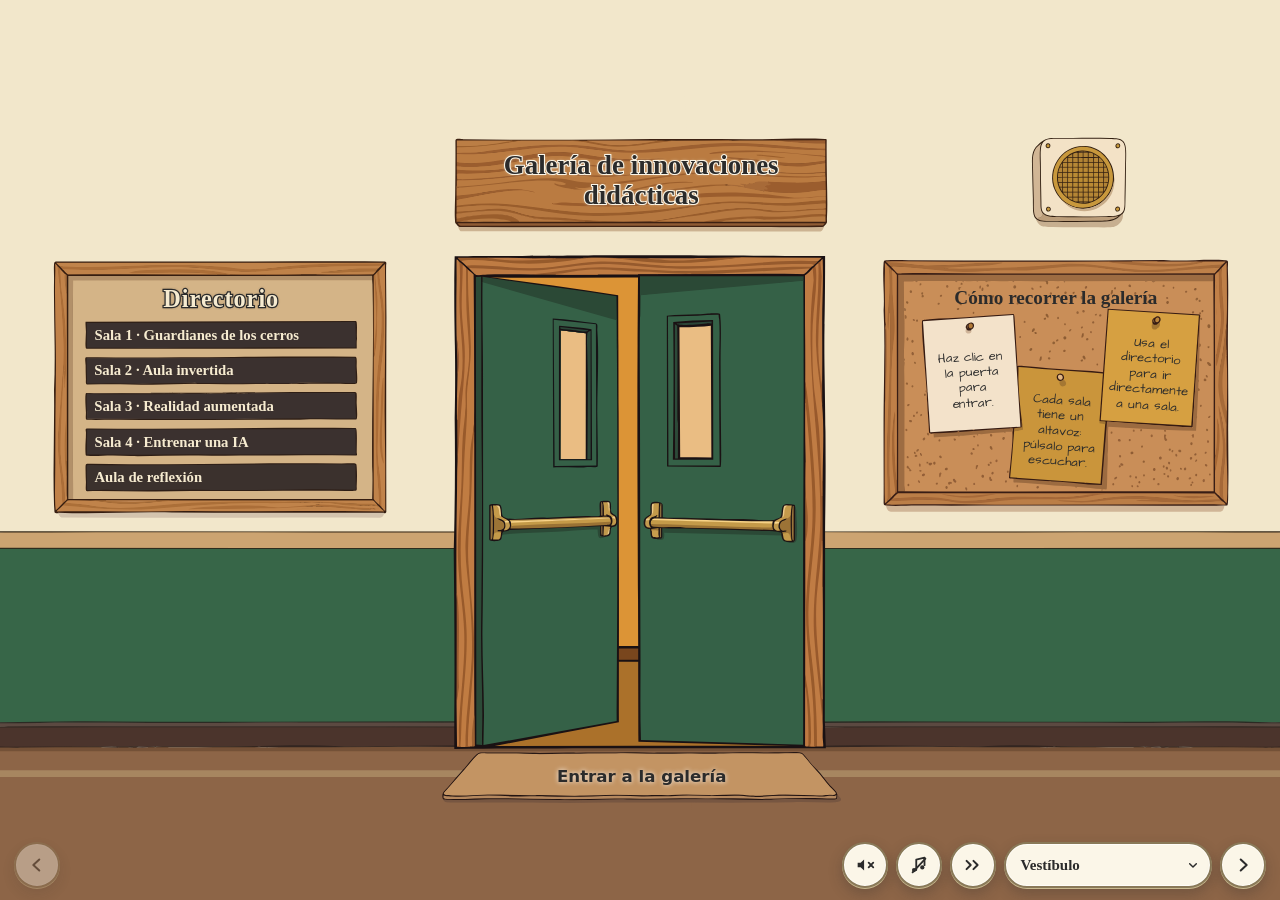
==== index.html @ 9a620210 "Add the gallery so the hallway can be cloned and served from GitHub." ====
<!DOCTYPE html>
<html lang="es">
<head>
  <meta charset="utf-8">
  <meta name="viewport" content="width=device-width, initial-scale=1">
  <title>Galería de innovaciones didácticas</title>
  <link rel="preconnect" href="https://fonts.googleapis.com">
  <link rel="preconnect" href="https://fonts.gstatic.com" crossorigin>
  <link rel="stylesheet" href="https://fonts.googleapis.com/css2?family=Architects+Daughter&display=swap">
  <link rel="stylesheet" href="styles.css">
</head>
<body>
  <!-- Classic script: must run even when ES modules are blocked (file://). -->
  <script>
    if (location.protocol === 'file:') {
      document.documentElement.classList.add('is-file');
      window.addEventListener('DOMContentLoaded', function () {
        document.getElementById('file-warning').hidden = false;
      });
    }
  </script>

  <div id="file-warning" role="alert" hidden>
    <h1>Esta galería necesita un servidor local</h1>
    <p>Abriste el archivo directamente (<code>file://</code>) y el navegador bloquea la carga de los datos y de las paredes.</p>
    <p>En VS Code o Cursor instala la extensión <strong>Live Server</strong>, haz clic derecho en <code>index.html</code> y elige <strong>Open with Live Server</strong>.</p>
  </div>

  <main id="scene" aria-label="Galería en 3D">
    <div id="world"></div>
  </main>

  <div id="fade" aria-hidden="true"></div>
  <div id="tooltip" role="tooltip" hidden></div>

  <div id="popup" role="dialog" aria-labelledby="popup-title" hidden>
    <h2 id="popup-title"></h2>
    <div class="popup-actions">
      <button type="button" id="popup-action"></button>
      <button type="button" id="popup-close">Cerrar</button>
    </div>
  </div>

  <aside id="audio-panel" aria-label="Audio y guion" hidden>
    <p id="audio-status" role="status"></p>
    <button type="button" id="script-toggle" aria-expanded="false" aria-controls="script-box">Guion (borrador)</button>
    <div id="script-box" hidden>
      <p id="script-text"></p>
      <p id="script-note"></p>
    </div>
  </aside>

  <div id="card-backdrop" hidden>
    <section id="card" role="dialog" aria-modal="true" aria-labelledby="card-title"></section>
  </div>

  <nav id="navbar" aria-label="Navegación de la galería">
    <div class="nav-group">
      <button type="button" id="btn-prev" class="nav-round" aria-label="Sala anterior" title="Sala anterior">
        <svg viewBox="0 0 24 24" aria-hidden="true"><path d="M14.5 6 8 12l6.5 6" fill="none" stroke="currentColor" stroke-width="2.2" stroke-linecap="round" stroke-linejoin="round"/></svg>
      </button>
    </div>
    <div class="nav-group">
      <button type="button" id="btn-sound" class="nav-round" aria-pressed="false" aria-label="Sonido de la sala: apagado" title="Sonido de la sala: apagado">
        <svg class="icon-off" viewBox="0 0 24 24" aria-hidden="true"><path d="M4 9.5h3.2L11 6v12l-3.8-3.5H4v-5z" fill="currentColor"/><path d="M16 9.5 21 14.5M21 9.5 16 14.5" fill="none" stroke="currentColor" stroke-width="2" stroke-linecap="round"/></svg>
        <svg class="icon-on" viewBox="0 0 24 24" aria-hidden="true"><path d="M4 9.5h3.2L11 6v12l-3.8-3.5H4v-5z" fill="currentColor"/><path d="M15 9.2a3.6 3.6 0 0 1 0 5.6M17.2 7a6.4 6.4 0 0 1 0 10" fill="none" stroke="currentColor" stroke-width="2" stroke-linecap="round"/></svg>
      </button>
      <button type="button" id="btn-music" class="nav-round" aria-pressed="false" aria-label="Música de fondo: apagada" title="Música de fondo: apagada">
        <svg class="icon-off" viewBox="0 0 24 24" aria-hidden="true"><path d="M9 17.5V6.2L18 4v8.2" fill="none" stroke="currentColor" stroke-width="2" stroke-linecap="round" stroke-linejoin="round"/><circle cx="6.6" cy="17.5" r="2.3" fill="currentColor"/><circle cx="15.6" cy="14.6" r="2.3" fill="currentColor"/><path d="M5 20 19 5" fill="none" stroke="currentColor" stroke-width="2" stroke-linecap="round"/></svg>
        <svg class="icon-on" viewBox="0 0 24 24" aria-hidden="true"><path d="M9 17.5V6.2L18 4v8.2" fill="none" stroke="currentColor" stroke-width="2" stroke-linecap="round" stroke-linejoin="round"/><circle cx="6.6" cy="17.5" r="2.3" fill="currentColor"/><circle cx="15.6" cy="14.6" r="2.3" fill="currentColor"/></svg>
      </button>
      <button type="button" id="btn-noanim" class="nav-round" aria-pressed="false" aria-label="Sin animación: desactivado" title="Sin animación: desactivado">
        <svg class="icon-off" viewBox="0 0 24 24" aria-hidden="true"><path d="M5 7.5 9.5 12 5 16.5M12.5 7.5 17 12l-4.5 4.5" fill="none" stroke="currentColor" stroke-width="2.2" stroke-linecap="round" stroke-linejoin="round"/></svg>
        <svg class="icon-on" viewBox="0 0 24 24" aria-hidden="true"><path d="M5 7.5 9.5 12 5 16.5M12.5 7.5 17 12l-4.5 4.5" fill="none" stroke="currentColor" stroke-width="2.2" stroke-linecap="round" stroke-linejoin="round"/><path d="M5 19 19 5" fill="none" stroke="currentColor" stroke-width="2" stroke-linecap="round"/></svg>
      </button>
      <label class="nav-field">
        <span class="sr-only">Sala</span>
        <select id="room-menu" aria-label="Ir a una sala"></select>
      </label>
      <button type="button" id="btn-next" class="nav-round" aria-label="Sala siguiente" title="Sala siguiente">
        <svg viewBox="0 0 24 24" aria-hidden="true"><path d="M9.5 6 16 12l-6.5 6" fill="none" stroke="currentColor" stroke-width="2.2" stroke-linecap="round" stroke-linejoin="round"/></svg>
      </button>
      <label class="nav-field" id="debug-field" hidden>
        <span>Marco</span>
        <select id="debug-menu" aria-label="Visitar un marco de cámara"></select>
      </label>
    </div>
  </nav>

  <script src="https://cdnjs.cloudflare.com/ajax/libs/gsap/3.12.5/gsap.min.js"></script>
  <script type="module" src="engine.js"></script>
</body>
</html>
---- styles.css ----
:root {
  /* Fallbacks; overwritten from gallery.json svg_conventions.theme_tokens */
  --wall: #EADFC8;
  --wainscot: #2F6B4F;
  --trim: #C9B98F;
  --floor: #8C7B63;
  --ink: #2B2B2B;
  --accent: #E0A526;
  --paper: #FBF5E6;
  --wood: color-mix(in srgb, var(--trim) 55%, #3b2a14);
  --serif: Georgia, "Times New Roman", serif;
  --sans: system-ui, -apple-system, "Segoe UI", Roboto, Arial, sans-serif;
  --hand: "Architects Daughter", cursive;
  --nav-h: 74px;
}

* { box-sizing: border-box; }
html, body { margin: 0; height: 100%; background: #1d1d1d; font-family: var(--sans); color: var(--ink); }
body { overflow: hidden; }

:focus-visible { outline: 3px solid #0b57d0; outline-offset: 2px; box-shadow: 0 0 0 2px #fff; }

/* ---------- Scene ---------- */
#scene {
  position: fixed; inset: 0;
  perspective: 1200px;
  perspective-origin: 50% 50%;
  overflow: hidden;
  overflow: clip; /* clip cannot be scrolled by focus */
  background: var(--floor);
}
#world { position: absolute; inset: 0; transform-style: preserve-3d; will-change: transform; }

.wall {
  position: absolute;
  aspect-ratio: 16 / 9;
  container-type: size;
  overflow: hidden;
  background: var(--wall);
}
.wall > svg { position: absolute; inset: 0; width: 100%; height: 100%; display: block; }
.wall-fill { position: absolute; overflow: hidden; pointer-events: none; }
.wall-fill > svg { display: block; width: 100%; height: 100%; }
.fill-placeholder.fill-top { background: var(--wall); }
.fill-placeholder.fill-bottom { background: var(--wainscot); }
.fill-placeholder.fill-left, .fill-placeholder.fill-right {
  background: linear-gradient(to bottom, var(--wall) 0 59.8%, var(--trim) 59.8% 62%, var(--wainscot) 62% 100%);
}
.overlay { position: absolute; inset: 0; pointer-events: none; }
.overlay > * { position: absolute; pointer-events: auto; }

.placeholder { position: absolute; inset: 0; background: var(--wall); }
.ph-wainscot { position: absolute; left: 0; right: 0; bottom: 0; height: 38%; background: var(--wainscot); }
.ph-trim { position: absolute; left: 0; right: 0; bottom: 38%; height: 2.2%; background: var(--trim); }
.ph-title {
  position: absolute; left: 8%; right: 8%; top: 22%; margin: 0; text-align: center;
  font: 700 4.4cqw/1.15 var(--serif); color: var(--ink);
}

/* ---------- Hotspots ---------- */
.hotspot { cursor: pointer; border-radius: 0.4cqw; }
.hotspot:hover { background: rgba(255, 255, 255, 0.14); outline: 0.25cqw dashed rgba(43, 43, 43, 0.55); }
.hotspot:focus-visible { outline: 0.4cqw solid #0b57d0; outline-offset: 0.3cqw; box-shadow: 0 0 0 0.2cqw #fff; }

.lintel-title {
  display: flex; align-items: center; justify-content: center; text-align: center;
  font: 700 2.1cqw/1.1 var(--serif); color: var(--ink);
  -webkit-text-stroke: 0.08em #FBF5E6;
  paint-order: stroke fill;
  text-shadow: 0 0 0.12em rgba(251, 245, 230, 0.9);
}
.dir-label {
  display: flex; align-items: center; padding: 0 0.6cqw; border: 0; background: transparent;
  font: 600 1.15cqw/1 var(--serif); color: #F6EBD0; text-align: left; white-space: nowrap; cursor: pointer; 
}
.dir-label:hover { background: rgba(255, 255, 255, 0.18); }
.dir-title {
  display: flex; align-items: center; justify-content: center; margin: 0;
  font: 700 1.9cqw/1 var(--serif); color: #F6EBD0; letter-spacing: 0.04em;
  -webkit-text-stroke: 0.08em var(--ink);
  paint-order: stroke fill;
  text-shadow: 0 0 0.12em var(--ink);
  -webkit-text-stroke: 0.1em var(--ink);
  paint-order: stroke fill;
  text-shadow: 0 0 0.12em var(--ink);
}
.sheet-text {
  display: flex; align-items: center; justify-content: center; margin: 0; padding: 0.5cqw; text-align: center;
  font: 400 1cqw/1.2 var(--hand); color: var(--ink); pointer-events: none;
}
.sr-only { position: absolute !important; width: 1px; height: 1px; overflow: hidden; clip-path: inset(50%); white-space: nowrap; }
.bulletin { padding: 2.2cqw 2cqw 1.6cqw; color: var(--ink); font-family: var(--sans); overflow: hidden; }
.bulletin-title {
  display: flex; align-items: center; justify-content: center; margin: 0; text-align: center;
  font: 700 1.5cqw/1.15 var(--serif); color: var(--ink);
}
.bulletin ul { margin: 0; padding-left: 1.4cqw; }
.bulletin li { font-size: 1.15cqw; line-height: 1.3; margin-bottom: 0.35cqw; }

.cta {
  border: 0; border-radius: 0.5cqw; background: transparent; color: var(--ink);
  font: 700 1.3cqw/1 var(--sans); cursor: pointer;
  text-shadow: 0 0 0.3em rgba(255, 255, 255, 0.9);
}
.cta:hover { background: rgba(255, 255, 255, 0.2); }
.skip-link {
  border: 0; background: transparent; color: var(--ink); text-decoration: underline;
  font: 600 1cqw/1.2 var(--sans); cursor: pointer; text-align: center;
}

/* ---------- Debug ---------- */
.debug-rect { pointer-events: none !important; border: 0.15cqw solid rgba(255, 0, 90, 0.9); background: rgba(255, 0, 90, 0.04); }
.debug-rect span { position: absolute; left: 0; top: 0; padding: 0.1cqw 0.4cqw; font: 700 0.9cqw/1.2 monospace; color: #fff; background: rgba(200, 0, 70, 0.9); }

/* ---------- Fade, tooltip, popup, audio ---------- */
#fade { position: fixed; inset: 0; background: #fff; opacity: 0; pointer-events: none; z-index: 40; }
#tooltip {
  position: fixed; z-index: 60; padding: 6px 10px; border-radius: 6px; pointer-events: none;
  background: var(--ink); color: #fff; font: 600 16px/1.3 var(--sans);
}
#popup {
  position: fixed; z-index: 55; left: 50%; bottom: calc(var(--nav-h) + 24px); transform: translateX(-50%);
  max-width: min(520px, 92vw); padding: 16px 20px; background: var(--paper); color: var(--ink);
  border: 6px solid var(--wood); border-radius: 8px; box-shadow: 0 10px 30px rgba(0, 0, 0, 0.35);
}
#popup h2 { margin: 0 0 12px; font: 700 20px/1.25 var(--serif); }
.popup-actions { display: flex; gap: 10px; flex-wrap: wrap; }
#audio-panel {
  position: fixed; z-index: 50; left: 12px; bottom: calc(var(--nav-h) + 12px); max-width: min(420px, 92vw);
  padding: 12px 14px; background: var(--paper); color: var(--ink); border: 4px solid var(--wood); border-radius: 8px;
  font-size: 16px; line-height: 1.45;
}
#audio-panel p { margin: 0 0 8px; }
#script-note { font-style: italic; }

/* ---------- Buttons ---------- */
button, select { font: 600 16px/1.2 var(--sans); }
#popup button, #audio-panel button, .card-close {
  padding: 8px 14px; border: 2px solid var(--wood); border-radius: 6px; background: #fff; color: var(--ink); cursor: pointer;
}
#popup-action { background: var(--wainscot); border-color: var(--wainscot); color: #fff; }

/* ---------- Nav: floating controls, no bar. Empty space must not catch clicks. ---------- */
#navbar {
  position: fixed; z-index: 30; left: 0; right: 0; bottom: 0; min-height: var(--nav-h);
  display: flex; align-items: flex-end; justify-content: space-between; gap: 12px;
  padding: 0 14px 12px; background: none; color: var(--ink); pointer-events: none;
}
.nav-group { display: flex; align-items: center; gap: 8px; pointer-events: auto; }
.nav-round {
  width: 46px; height: 46px; min-height: 0; padding: 0; border-radius: 50%;
  display: grid; place-items: center; cursor: pointer; color: var(--ink);
  border: 2px solid var(--wood); background: color-mix(in srgb, var(--paper) 94%, #fff);
  box-shadow: inset 0 0 0 1px rgba(255, 255, 255, 0.7), 0 1px 0 var(--trim), 0 6px 14px rgba(43, 43, 43, 0.28);
}
.nav-round svg { width: 22px; height: 22px; display: block; }
.nav-round .icon-on { display: none; }
.nav-round[aria-pressed="true"] .icon-off { display: none; }
.nav-round[aria-pressed="true"] .icon-on { display: block; }
.nav-round:hover:not(:disabled) { background: #fff; }
.nav-round[aria-pressed="true"] {
  background: var(--wainscot); border-color: #234836; color: var(--paper);
  box-shadow: inset 0 2px 0 rgba(0, 0, 0, 0.18), 0 4px 12px rgba(43, 43, 43, 0.24);
}
#navbar select {
  width: min(13rem, 30vw); height: 46px; margin: 0; padding: 0 2rem 0 0.9rem;
  border: 2px solid var(--wood); border-radius: 999px; cursor: pointer;
  background-color: color-mix(in srgb, var(--paper) 94%, #fff); color: var(--ink);
  font: 600 15px/1 var(--serif);
  box-shadow: inset 0 0 0 1px rgba(255, 255, 255, 0.7), 0 1px 0 var(--trim), 0 6px 14px rgba(43, 43, 43, 0.28);
  appearance: none;
  background-image: url("data:image/svg+xml;utf8,<svg xmlns='http://www.w3.org/2000/svg' viewBox='0 0 24 24'><path d='M7 10l5 5 5-5' fill='none' stroke='%232B2B2B' stroke-width='2.2' stroke-linecap='round' stroke-linejoin='round'/></svg>");
  background-repeat: no-repeat; background-position: right 0.55rem center; background-size: 1rem;
}
.nav-field { display: inline-flex; align-items: center; gap: 8px; font: 600 15px/1 var(--serif); }
#navbar button:disabled, #navbar select:disabled { opacity: 0.4; cursor: not-allowed; }
#navbar :focus-visible { outline: 3px solid var(--accent); outline-offset: 2px; box-shadow: 0 0 0 2px #fff; }
@media (max-width: 720px) {
  .nav-round { width: 40px; height: 40px; }
  .nav-round svg { width: 18px; height: 18px; }
  #navbar select { height: 40px; width: min(8.5rem, 34vw); font-size: 13px; }
}

/* ---------- Card (screen space) ---------- */
#card-backdrop {
  position: fixed; inset: 0; z-index: 45; display: flex; align-items: center; justify-content: center;
  padding: 16px 16px calc(var(--nav-h) + 16px); background: rgba(20, 20, 20, 0.45);
}
#card-backdrop[hidden], [hidden] { display: none !important; }
#card {
  width: min(920px, 100%); max-height: 100%; display: flex; flex-direction: column;
  background: var(--paper); color: var(--ink); font: 16px/1.55 var(--sans);
  border: 12px solid var(--trim); border-radius: 10px;
  box-shadow: 0 0 0 3px var(--wood), inset 0 0 0 2px var(--wood), 0 20px 50px rgba(0, 0, 0, 0.45);
}
.card-head { display: flex; justify-content: space-between; align-items: flex-start; gap: 16px; padding: 16px 20px 8px; }
.card-head h2 { margin: 0; font: 700 26px/1.2 var(--serif); }
.tech-role { margin: 6px 0 0; font-style: italic; }
.tablist { display: flex; flex-wrap: wrap; gap: 4px; padding: 0 20px; border-bottom: 3px solid var(--wood); }
.tab {
  padding: 10px 14px; border: 2px solid var(--wood); border-bottom: 0; border-radius: 8px 8px 0 0;
  background: #efe4c8; color: var(--ink); cursor: pointer;
}
.tab[aria-selected="true"] { background: var(--wainscot); border-color: var(--wainscot); color: #fff; }
.card-panel { padding: 16px 20px 22px; overflow-y: auto; }
.card-panel h3 { margin: 0 0 8px; font: 700 22px/1.25 var(--serif); }
.card-panel h4 { margin: 20px 0 6px; font: 700 18px/1.3 var(--serif); color: var(--wainscot); }
.card-panel h5 { margin: 0 0 4px; font: 700 16px/1.3 var(--sans); }
.card-panel p { margin: 0 0 10px; }
.card-panel li { margin-bottom: 6px; }
.muted { color: #4a4a4a; font-size: 16px; }
.apa { padding-left: 2em; text-indent: -2em; overflow-wrap: anywhere; }
.compare { display: grid; grid-template-columns: repeat(auto-fit, minmax(240px, 1fr)); gap: 12px; }
.compare > div { padding: 10px 12px; background: #fff; border: 2px solid var(--trim); border-radius: 6px; }
.verify { margin-top: 18px; padding: 8px 12px; background: #fff; border: 2px solid var(--wood); border-radius: 6px; }
.verify summary { cursor: pointer; font-weight: 700; }

.chart { list-style: none; margin: 8px 0 0; padding: 0; }
.chart li { display: grid; grid-template-columns: minmax(150px, 38%) 1fr 2.5em; align-items: center; gap: 10px; margin-bottom: 6px; }
.chart-track { height: 18px; background: #e6dcc0; border-radius: 4px; overflow: hidden; }
.chart-bar { display: block; height: 100%; background: var(--wainscot); }
.chart-value { text-align: right; }
@media (max-width: 560px) { .chart li { grid-template-columns: 1fr 2.5em; } .chart-track { grid-column: 1 / -1; order: 3; } }

/* ---------- File warning / load error ---------- */
#file-warning, #load-error {
  position: fixed; inset: 0; z-index: 100; padding: 8vh 8vw; background: var(--paper); color: var(--ink); font: 18px/1.5 var(--sans);
}
#load-error { inset: auto 0 var(--nav-h) 0; padding: 12px 16px; background: #fff3cd; z-index: 90; }
#file-warning h1 { font: 700 28px/1.2 var(--serif); }
.is-file #scene, .is-file #navbar { display: none; }

/* ---------- Reduced motion / no animation ---------- */
@media (prefers-reduced-motion: reduce) {
  *, *::before, *::after { animation: none !important; transition: none !important; scroll-behavior: auto !important; }
}
.no-anim *, .no-anim *::before, .no-anim *::after { animation: none !important; transition: none !important; }

/* ---------- Sala 1 map ---------- */
.overlay > .map-ui { pointer-events: none; }
.map-ui > * { position: absolute; }
.cerros-map { cursor: grab; overflow: hidden; outline: none; }
.cerros-map.dragging { cursor: grabbing; }
.cerros-map:focus, .cerros-map:focus-visible,
.map-zone:focus, .map-zone:focus-visible { outline: none; }
.wall:has(.cerros-map:focus-visible) .map-ui,
.wall:has(.map-zone:focus-visible) .map-ui { box-shadow: inset 0 0 0 0.35cqw #0b57d0; }
.map-zone { cursor: pointer; }
.map-zone:focus-visible { stroke: #0b57d0; stroke-width: 3.5; }
.map-btn {
  bottom: 1.2cqw; padding: 0.5cqw 1cqw; border: 0.15cqw solid var(--wood); border-radius: 0.5cqw;
  background: rgba(251, 245, 230, 0.94); color: var(--ink); font: 700 1.05cqw/1 var(--sans); cursor: pointer; pointer-events: auto;
}
.map-btn:disabled { opacity: 0.45; cursor: default; }
.map-btn-left { left: 1.2cqw; }
.map-btn-right { right: 1.2cqw; }
.map-chevron {
  left: 0; top: 50%; transform: translateY(-50%); display: flex; align-items: center; gap: 0.4cqw;
  padding: 0.6cqw 0.9cqw 0.6cqw 0.3cqw; border-radius: 0 0.8cqw 0.8cqw 0; background: rgba(43, 43, 43, 0.82); color: #fff;
  pointer-events: none; animation: chevron-pulse 1.6s ease-in-out infinite;
}
.map-chevron.is-hidden { display: none; }
.map-chevron-glyph { font: 700 2.4cqw/1 var(--sans); }
.map-chevron-label { font: 700 1cqw/1.1 var(--sans); }
@keyframes chevron-pulse { 50% { transform: translateY(-50%) translateX(0.4cqw); } }
.phase-highlight { background: #fff1c9; border-left: 6px solid var(--accent); padding: 6px 10px; border-radius: 4px; }
.map-line { margin: 0 0 12px; font-weight: 700; color: var(--wainscot); }
#tooltip { white-space: pre-line; max-width: min(340px, 90vw); }

/* ---------- Sala 2: lockers, plaques, flip board ---------- */
.overlay > .plaque-label {
  display: flex; flex-direction: column; align-items: center; justify-content: center; text-align: center;
  pointer-events: none; color: #FBF5E6; white-space: nowrap; line-height: 1.1;
  text-shadow: 0 0 0.25em rgba(43, 43, 43, 0.9), 0 0.05em 0.1em rgba(43, 43, 43, 0.9);
}
.plaque-label strong { font: 700 1.05cqw/1.1 var(--serif); }
.plaque-label span { font: 600 0.85cqw/1.15 var(--sans); }

.overlay > .lockers-ui {
  display: flex; flex-direction: column; align-items: center; gap: 0.25cqw;
  transform: translate(-50%, -50%); pointer-events: none; width: 40cqw;
}
.lockers-toggle {
  padding: 0.35cqw 1cqw; border: 0.15cqw solid var(--wood); border-radius: 0.5cqw; cursor: pointer; pointer-events: auto;
  background: var(--accent); color: var(--ink); font: 700 1.1cqw/1.1 var(--sans);
}
.lockers-toggle[aria-pressed="true"] { background: var(--ink); color: #fff; }
.lockers-caption {
  margin: 0; padding: 0.1cqw 0.7cqw; border-radius: 0.4cqw; text-align: center; white-space: nowrap;
  background: rgba(251, 245, 230, 0.92); color: var(--ink); font: 600 0.85cqw/1.2 var(--sans);
}

.board-flip { cursor: pointer; }
.board-flip:focus-visible { outline: 0.4cqw solid #0b57d0; outline-offset: 0.3cqw; box-shadow: 0 0 0 0.2cqw #fff; }
.board-card { position: absolute; inset: 0; transform-style: preserve-3d; }
.board-face { position: absolute; inset: 0; backface-visibility: hidden; -webkit-backface-visibility: hidden; }
.board-face-back { transform: rotateY(180deg); }
.board-face > svg { position: absolute; inset: 0; width: 100%; height: 100%; display: block; }
.board-card.xfade .board-face { backface-visibility: visible; -webkit-backface-visibility: visible; }
.board-card.xfade .board-face-back { transform: none; }
.board-text { position: absolute; }
.board-backdrop { position: absolute; inset: 0; border-radius: 0.4cqw; }
.board-copy {
  position: absolute; inset: 0; padding: 0.6cqw 0.8cqw; overflow: hidden; color: #FBF5E6;
  display: flex; flex-direction: column; justify-content: center; gap: 0.35cqw;
}
.board-copy h3 { margin: 0; font: 700 1.6cqw/1.15 var(--serif); }
.board-copy p { margin: 0; font: 400 0.95cqw/1.25 var(--hand); }
.board-hint {
  position: absolute; left: 50%; top: 100%; transform: translate(-50%, 0.5cqw); white-space: nowrap;
  padding: 0.15cqw 0.8cqw; border-radius: 0.4cqw; background: rgba(251, 245, 230, 0.94); color: var(--ink);
  font: 700 0.95cqw/1.2 var(--sans); border: 0.12cqw solid var(--wood);
}

.speaker-waves, .paper-plane, .plane-sky, .plane-host { pointer-events: none; }
.plane-host { position: absolute; inset: 0; z-index: 2; overflow: visible; }
.plane-sky { position: absolute; overflow: visible; }

.video-chart li { grid-template-columns: minmax(190px, 42%) 1fr 4em; }
.video-chart .is-low .chart-bar { background: #b4531a; }
.low-flag { font-weight: 700; color: #8f3f10; }
@media (max-width: 560px) { .video-chart li { grid-template-columns: 1fr 4em; } }
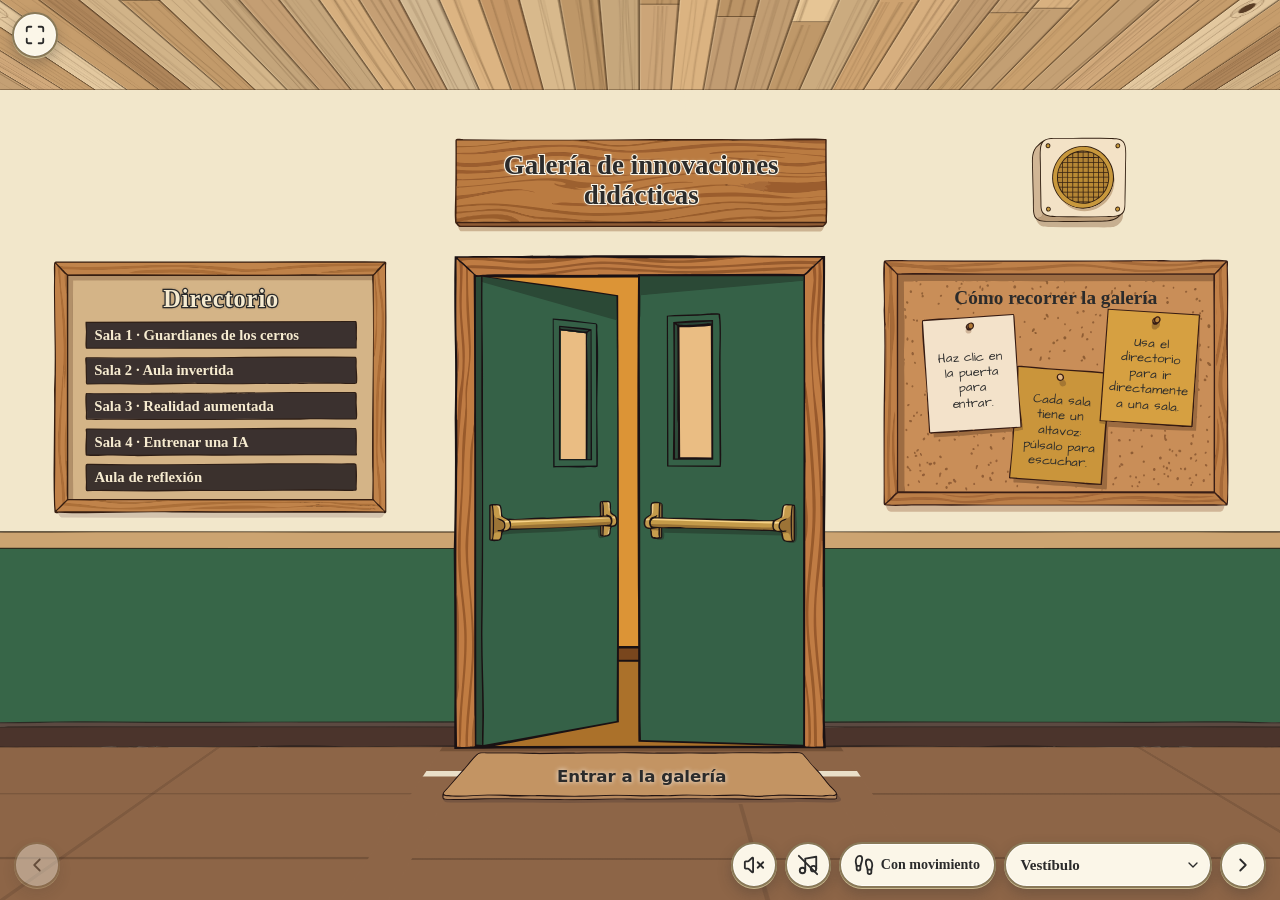
==== commit bbe248f9: "Turn the hallway after Sala 2 so the later rooms sit around a corner, with a wood ceiling and tiled " ====
--- a/index.html
+++ b/index.html
@@ -25,6 +25,12 @@
     <p>Abriste el archivo directamente (<code>file://</code>) y el navegador bloquea la carga de los datos y de las paredes.</p>
     <p>En VS Code o Cursor instala la extensión <strong>Live Server</strong>, haz clic derecho en <code>index.html</code> y elige <strong>Open with Live Server</strong>.</p>
   </div>
+
+  <!-- Iconos del pie y de pantalla completa: Lucide (ISC). -->
+  <button type="button" id="btn-fullscreen" class="nav-round corner-btn" aria-pressed="false" aria-label="Pantalla completa" title="Pantalla completa">
+    <svg class="icon-off" viewBox="0 0 24 24" fill="none" stroke="currentColor" stroke-width="2" stroke-linecap="round" stroke-linejoin="round" aria-hidden="true"><path d="M8 3H5a2 2 0 0 0-2 2v3"/><path d="M21 8V5a2 2 0 0 0-2-2h-3"/><path d="M3 16v3a2 2 0 0 0 2 2h3"/><path d="M16 21h3a2 2 0 0 0 2-2v-3"/></svg>
+    <svg class="icon-on" viewBox="0 0 24 24" fill="none" stroke="currentColor" stroke-width="2" stroke-linecap="round" stroke-linejoin="round" aria-hidden="true"><path d="M8 3v3a2 2 0 0 1-2 2H3"/><path d="M21 8h-3a2 2 0 0 1-2-2V3"/><path d="M3 16h3a2 2 0 0 1 2 2v3"/><path d="M16 21v-3a2 2 0 0 1 2-2h3"/></svg>
+  </button>
 
   <main id="scene" aria-label="Galería en 3D">
     <div id="world"></div>
@@ -57,28 +63,29 @@
   <nav id="navbar" aria-label="Navegación de la galería">
     <div class="nav-group">
       <button type="button" id="btn-prev" class="nav-round" aria-label="Sala anterior" title="Sala anterior">
-        <svg viewBox="0 0 24 24" aria-hidden="true"><path d="M14.5 6 8 12l6.5 6" fill="none" stroke="currentColor" stroke-width="2.2" stroke-linecap="round" stroke-linejoin="round"/></svg>
+        <svg viewBox="0 0 24 24" fill="none" stroke="currentColor" stroke-width="2" stroke-linecap="round" stroke-linejoin="round" aria-hidden="true"><path d="m15 18-6-6 6-6"/></svg>
       </button>
     </div>
     <div class="nav-group">
       <button type="button" id="btn-sound" class="nav-round" aria-pressed="false" aria-label="Sonido de la sala: apagado" title="Sonido de la sala: apagado">
-        <svg class="icon-off" viewBox="0 0 24 24" aria-hidden="true"><path d="M4 9.5h3.2L11 6v12l-3.8-3.5H4v-5z" fill="currentColor"/><path d="M16 9.5 21 14.5M21 9.5 16 14.5" fill="none" stroke="currentColor" stroke-width="2" stroke-linecap="round"/></svg>
-        <svg class="icon-on" viewBox="0 0 24 24" aria-hidden="true"><path d="M4 9.5h3.2L11 6v12l-3.8-3.5H4v-5z" fill="currentColor"/><path d="M15 9.2a3.6 3.6 0 0 1 0 5.6M17.2 7a6.4 6.4 0 0 1 0 10" fill="none" stroke="currentColor" stroke-width="2" stroke-linecap="round"/></svg>
+        <svg class="icon-off" viewBox="0 0 24 24" fill="none" stroke="currentColor" stroke-width="2" stroke-linecap="round" stroke-linejoin="round" aria-hidden="true"><path d="M11 4.702a.705.705 0 0 0-1.203-.498L6.413 7.587A1.4 1.4 0 0 1 5.416 8H3a1 1 0 0 0-1 1v6a1 1 0 0 0 1 1h2.416a1.4 1.4 0 0 1 .997.413l3.383 3.384A.705.705 0 0 0 11 19.298z"/><line x1="22" x2="16" y1="9" y2="15"/><line x1="16" x2="22" y1="9" y2="15"/></svg>
+        <svg class="icon-on" viewBox="0 0 24 24" fill="none" stroke="currentColor" stroke-width="2" stroke-linecap="round" stroke-linejoin="round" aria-hidden="true"><path d="M11 4.702a.705.705 0 0 0-1.203-.498L6.413 7.587A1.4 1.4 0 0 1 5.416 8H3a1 1 0 0 0-1 1v6a1 1 0 0 0 1 1h2.416a1.4 1.4 0 0 1 .997.413l3.383 3.384A.705.705 0 0 0 11 19.298z"/><path d="M16 9a5 5 0 0 1 0 6"/><path d="M19.364 18.364a9 9 0 0 0 0-12.728"/></svg>
       </button>
       <button type="button" id="btn-music" class="nav-round" aria-pressed="false" aria-label="Música de fondo: apagada" title="Música de fondo: apagada">
-        <svg class="icon-off" viewBox="0 0 24 24" aria-hidden="true"><path d="M9 17.5V6.2L18 4v8.2" fill="none" stroke="currentColor" stroke-width="2" stroke-linecap="round" stroke-linejoin="round"/><circle cx="6.6" cy="17.5" r="2.3" fill="currentColor"/><circle cx="15.6" cy="14.6" r="2.3" fill="currentColor"/><path d="M5 20 19 5" fill="none" stroke="currentColor" stroke-width="2" stroke-linecap="round"/></svg>
-        <svg class="icon-on" viewBox="0 0 24 24" aria-hidden="true"><path d="M9 17.5V6.2L18 4v8.2" fill="none" stroke="currentColor" stroke-width="2" stroke-linecap="round" stroke-linejoin="round"/><circle cx="6.6" cy="17.5" r="2.3" fill="currentColor"/><circle cx="15.6" cy="14.6" r="2.3" fill="currentColor"/></svg>
+        <svg class="icon-off" viewBox="0 0 24 24" fill="none" stroke="currentColor" stroke-width="2" stroke-linecap="round" stroke-linejoin="round" aria-hidden="true"><path d="M9 18V5l12-2v13"/><circle cx="6" cy="18" r="3"/><circle cx="18" cy="16" r="3"/><path d="m2 2 20 20"/></svg>
+        <svg class="icon-on" viewBox="0 0 24 24" fill="none" stroke="currentColor" stroke-width="2" stroke-linecap="round" stroke-linejoin="round" aria-hidden="true"><path d="M9 18V5l12-2v13"/><circle cx="6" cy="18" r="3"/><circle cx="18" cy="16" r="3"/></svg>
       </button>
-      <button type="button" id="btn-noanim" class="nav-round" aria-pressed="false" aria-label="Sin animación: desactivado" title="Sin animación: desactivado">
-        <svg class="icon-off" viewBox="0 0 24 24" aria-hidden="true"><path d="M5 7.5 9.5 12 5 16.5M12.5 7.5 17 12l-4.5 4.5" fill="none" stroke="currentColor" stroke-width="2.2" stroke-linecap="round" stroke-linejoin="round"/></svg>
-        <svg class="icon-on" viewBox="0 0 24 24" aria-hidden="true"><path d="M5 7.5 9.5 12 5 16.5M12.5 7.5 17 12l-4.5 4.5" fill="none" stroke="currentColor" stroke-width="2.2" stroke-linecap="round" stroke-linejoin="round"/><path d="M5 19 19 5" fill="none" stroke="currentColor" stroke-width="2" stroke-linecap="round"/></svg>
+      <button type="button" id="btn-noanim" class="nav-pill" aria-pressed="false" aria-label="Con movimiento" title="Las salas se recorren con animación. Pulsa para verlas quietas.">
+        <svg class="icon-off" viewBox="0 0 24 24" fill="none" stroke="currentColor" stroke-width="2" stroke-linecap="round" stroke-linejoin="round" aria-hidden="true"><path d="M4 16v-2.38C4 11.5 2.97 10.5 3 8c.03-2.72 1.49-6 4.5-6C9.37 2 10 3.8 10 5.5c0 3.11-2 5.66-2 8.68V16a2 2 0 1 1-4 0Z"/><path d="M20 20v-2.38c0-2.12 1.03-3.12 1-5.62-.03-2.72-1.49-6-4.5-6C14.63 6 14 7.8 14 9.5c0 3.11 2 5.66 2 8.68V20a2 2 0 1 0 4 0Z"/><path d="M16 17h4"/><path d="M4 13h4"/></svg>
+        <svg class="icon-on" viewBox="0 0 24 24" fill="none" stroke="currentColor" stroke-width="2" stroke-linecap="round" stroke-linejoin="round" aria-hidden="true"><path d="M4 16v-2.38C4 11.5 2.97 10.5 3 8c.03-2.72 1.49-6 4.5-6C9.37 2 10 3.8 10 5.5c0 3.11-2 5.66-2 8.68V16a2 2 0 1 1-4 0Z"/><path d="M20 20v-2.38c0-2.12 1.03-3.12 1-5.62-.03-2.72-1.49-6-4.5-6C14.63 6 14 7.8 14 9.5c0 3.11 2 5.66 2 8.68V20a2 2 0 1 0 4 0Z"/><path d="M16 17h4"/><path d="M4 13h4"/><path d="m2 2 20 20"/></svg>
+        <span class="nav-pill-label">Con movimiento</span>
       </button>
       <label class="nav-field">
         <span class="sr-only">Sala</span>
         <select id="room-menu" aria-label="Ir a una sala"></select>
       </label>
       <button type="button" id="btn-next" class="nav-round" aria-label="Sala siguiente" title="Sala siguiente">
-        <svg viewBox="0 0 24 24" aria-hidden="true"><path d="M9.5 6 16 12l-6.5 6" fill="none" stroke="currentColor" stroke-width="2.2" stroke-linecap="round" stroke-linejoin="round"/></svg>
+        <svg viewBox="0 0 24 24" fill="none" stroke="currentColor" stroke-width="2" stroke-linecap="round" stroke-linejoin="round" aria-hidden="true"><path d="m9 18 6-6-6-6"/></svg>
       </button>
       <label class="nav-field" id="debug-field" hidden>
         <span>Marco</span>
--- a/styles.css
+++ b/styles.css
@@ -23,22 +23,31 @@
 /* ---------- Scene ---------- */
 #scene {
   position: fixed; inset: 0;
-  perspective: 1200px;
+  perspective: 1100px; /* camera.js sets route.world.perspective_px */
   perspective-origin: 50% 50%;
   overflow: hidden;
   overflow: clip; /* clip cannot be scrolled by focus */
   background: var(--floor);
 }
-#world { position: absolute; inset: 0; transform-style: preserve-3d; will-change: transform; }
+#world { position: absolute; inset: 0; transform-origin: 0 0; transform-style: preserve-3d; will-change: transform; }
+body.turning #world { pointer-events: none; }
 
 .wall {
   position: absolute;
+  transform-origin: 0 0;
+  backface-visibility: hidden;
   aspect-ratio: 16 / 9;
   container-type: size;
   overflow: hidden;
   background: var(--wall);
 }
 .wall > svg { position: absolute; inset: 0; width: 100%; height: 100%; display: block; }
+.plane {
+  position: absolute; left: 0; top: 0;
+  transform-origin: 0 0;
+  backface-visibility: visible;
+  pointer-events: none;
+}
 .wall-fill { position: absolute; overflow: hidden; pointer-events: none; }
 .wall-fill > svg { display: block; width: 100%; height: 100%; }
 .fill-placeholder.fill-top { background: var(--wall); }
@@ -50,11 +59,19 @@
 .overlay > * { position: absolute; pointer-events: auto; }
 
 .placeholder { position: absolute; inset: 0; background: var(--wall); }
-.ph-wainscot { position: absolute; left: 0; right: 0; bottom: 0; height: 38%; background: var(--wainscot); }
-.ph-trim { position: absolute; left: 0; right: 0; bottom: 38%; height: 2.2%; background: var(--trim); }
-.ph-title {
-  position: absolute; left: 8%; right: 8%; top: 22%; margin: 0; text-align: center;
-  font: 700 4.4cqw/1.15 var(--serif); color: var(--ink);
+/* Bands in the 1600×900 contract: wainscot y 552–795, floor from y 822. */
+.ph-wainscot { position: absolute; left: 0; right: 0; top: 61.333%; height: 27%; background: var(--wainscot); }
+.ph-floor { position: absolute; left: 0; right: 0; top: 91.333%; bottom: 0; background: var(--floor); }
+.ph-lintel {
+  position: absolute; left: 50%; top: 6.5%; transform: translateX(-50%); max-width: 78%;
+  margin: 0; padding: 0.7cqw 2.2cqw; text-align: center;
+  background: var(--wood); color: var(--paper); border-radius: 0.35cqw;
+  font: 700 2.3cqw/1.15 var(--serif);
+  box-shadow: 0 0.35cqw 0 rgba(43, 43, 43, 0.28);
+}
+.ph-caption {
+  position: absolute; left: 8%; right: 8%; top: 16%; margin: 0; text-align: center;
+  font: 600 1.5cqw/1.3 var(--sans); color: var(--ink);
 }
 
 /* ---------- Hotspots ---------- */
@@ -153,12 +170,23 @@
   border: 2px solid var(--wood); background: color-mix(in srgb, var(--paper) 94%, #fff);
   box-shadow: inset 0 0 0 1px rgba(255, 255, 255, 0.7), 0 1px 0 var(--trim), 0 6px 14px rgba(43, 43, 43, 0.28);
 }
-.nav-round svg { width: 22px; height: 22px; display: block; }
-.nav-round .icon-on { display: none; }
-.nav-round[aria-pressed="true"] .icon-off { display: none; }
-.nav-round[aria-pressed="true"] .icon-on { display: block; }
-.nav-round:hover:not(:disabled) { background: #fff; }
-.nav-round[aria-pressed="true"] {
+.nav-round svg, .nav-pill svg { width: 22px; height: 22px; display: block; }
+.nav-round .icon-on, .nav-pill .icon-on { display: none; }
+.nav-round[aria-pressed="true"] .icon-off, .nav-pill[aria-pressed="true"] .icon-off { display: none; }
+.nav-round[aria-pressed="true"] .icon-on, .nav-pill[aria-pressed="true"] .icon-on { display: block; }
+.nav-round:hover:not(:disabled):not([aria-pressed="true"]),
+.nav-pill:hover:not(:disabled):not([aria-pressed="true"]) { background: #fff; color: var(--ink); }
+.nav-round[aria-pressed="true"]:hover:not(:disabled),
+.nav-pill[aria-pressed="true"]:hover:not(:disabled) { background: #234836; color: var(--paper); }
+.nav-pill {
+  height: 46px; padding: 0 14px 0 12px; border-radius: 999px; cursor: pointer; color: var(--ink);
+  display: inline-flex; align-items: center; gap: 6px; white-space: nowrap;
+  border: 2px solid var(--wood); background: color-mix(in srgb, var(--paper) 94%, #fff);
+  box-shadow: inset 0 0 0 1px rgba(255, 255, 255, 0.7), 0 1px 0 var(--trim), 0 6px 14px rgba(43, 43, 43, 0.28);
+}
+.nav-pill-label { font: 600 14px/1 var(--serif); }
+.corner-btn { position: fixed; z-index: 30; top: 12px; left: 12px; }
+.nav-round[aria-pressed="true"], .nav-pill[aria-pressed="true"] {
   background: var(--wainscot); border-color: #234836; color: var(--paper);
   box-shadow: inset 0 2px 0 rgba(0, 0, 0, 0.18), 0 4px 12px rgba(43, 43, 43, 0.24);
 }
@@ -169,16 +197,20 @@
   font: 600 15px/1 var(--serif);
   box-shadow: inset 0 0 0 1px rgba(255, 255, 255, 0.7), 0 1px 0 var(--trim), 0 6px 14px rgba(43, 43, 43, 0.28);
   appearance: none;
-  background-image: url("data:image/svg+xml;utf8,<svg xmlns='http://www.w3.org/2000/svg' viewBox='0 0 24 24'><path d='M7 10l5 5 5-5' fill='none' stroke='%232B2B2B' stroke-width='2.2' stroke-linecap='round' stroke-linejoin='round'/></svg>");
+  background-image: url("data:image/svg+xml;utf8,<svg xmlns='http://www.w3.org/2000/svg' viewBox='0 0 24 24' fill='none' stroke='%232B2B2B' stroke-width='2' stroke-linecap='round' stroke-linejoin='round'><path d='m6 9 6 6 6-6'/></svg>");
   background-repeat: no-repeat; background-position: right 0.55rem center; background-size: 1rem;
 }
 .nav-field { display: inline-flex; align-items: center; gap: 8px; font: 600 15px/1 var(--serif); }
 #navbar button:disabled, #navbar select:disabled { opacity: 0.4; cursor: not-allowed; }
 #navbar :focus-visible { outline: 3px solid var(--accent); outline-offset: 2px; box-shadow: 0 0 0 2px #fff; }
 @media (max-width: 720px) {
+  #navbar { flex-wrap: wrap; justify-content: center; row-gap: 8px; }
+  .nav-group { display: contents; }
   .nav-round { width: 40px; height: 40px; }
-  .nav-round svg { width: 18px; height: 18px; }
-  #navbar select { height: 40px; width: min(8.5rem, 34vw); font-size: 13px; }
+  .nav-round svg, .nav-pill svg { width: 18px; height: 18px; }
+  .nav-pill { height: 40px; padding: 0 10px 0 8px; }
+  .nav-pill-label { font-size: 12px; }
+  #navbar select { height: 40px; width: min(8.5rem, 46vw); font-size: 13px; }
 }
 
 /* ---------- Card (screen space) ---------- */
@@ -202,7 +234,7 @@
   background: #efe4c8; color: var(--ink); cursor: pointer;
 }
 .tab[aria-selected="true"] { background: var(--wainscot); border-color: var(--wainscot); color: #fff; }
-.card-panel { padding: 16px 20px 22px; overflow-y: auto; }
+.card-panel { position: relative; padding: 16px 20px 22px; overflow-y: auto; min-height: 0; }
 .card-panel h3 { margin: 0 0 8px; font: 700 22px/1.25 var(--serif); }
 .card-panel h4 { margin: 20px 0 6px; font: 700 18px/1.3 var(--serif); color: var(--wainscot); }
 .card-panel h5 { margin: 0 0 4px; font: 700 16px/1.3 var(--sans); }
@@ -228,12 +260,9 @@
 }
 #load-error { inset: auto 0 var(--nav-h) 0; padding: 12px 16px; background: #fff3cd; z-index: 90; }
 #file-warning h1 { font: 700 28px/1.2 var(--serif); }
-.is-file #scene, .is-file #navbar { display: none; }
-
-/* ---------- Reduced motion / no animation ---------- */
-@media (prefers-reduced-motion: reduce) {
-  *, *::before, *::after { animation: none !important; transition: none !important; scroll-behavior: auto !important; }
-}
+.is-file #scene, .is-file #navbar, .is-file .corner-btn { display: none; }
+
+/* The gallery button owns this. The OS reduced-motion setting does not. */
 .no-anim *, .no-anim *::before, .no-anim *::after { animation: none !important; transition: none !important; }
 
 /* ---------- Sala 1 map ---------- */
@@ -313,10 +342,90 @@
 }
 
 .speaker-waves, .paper-plane, .plane-sky, .plane-host { pointer-events: none; }
-.plane-host { position: absolute; inset: 0; z-index: 2; overflow: visible; }
+.plane-host { position: absolute; inset: 0; z-index: 2; overflow: visible; transform-origin: 0 0; transform-style: preserve-3d; }
 .plane-sky { position: absolute; overflow: visible; }
 
 .video-chart li { grid-template-columns: minmax(190px, 42%) 1fr 4em; }
 .video-chart .is-low .chart-bar { background: #b4531a; }
 .low-flag { font-weight: 700; color: #8f3f10; }
 @media (max-width: 560px) { .video-chart li { grid-template-columns: 1fr 4em; } }
+
+/* ---------- Sala 3: garland toggle, lens, scene bar ---------- */
+.lens-drag:focus, .lens-drag:focus-visible { outline: none; box-shadow: none; }
+.overlay > .garland-card {
+  display: flex; flex-direction: column; align-items: stretch; gap: 0.45cqw;
+  pointer-events: none; overflow: visible;
+}
+.garland-toggle {
+  pointer-events: auto; display: flex; align-items: center; justify-content: center;
+  min-height: 2.6cqw; padding: 0.35cqw 0.8cqw;
+  border: 0.16cqw solid var(--wood); border-radius: 0.7cqw; cursor: pointer;
+  background: var(--accent); color: var(--ink); font: 700 1.45cqw/1.1 var(--sans);
+}
+.garland-toggle[aria-pressed="true"] { background: var(--ink); color: #fff; }
+.garland-legend {
+  display: flex; flex-direction: column; justify-content: flex-start; gap: 0.35cqw; pointer-events: none;
+  padding: 0.55cqw 0.8cqw; border-radius: 0.55cqw; background: rgba(251, 245, 230, 0.94); color: var(--ink);
+  font: 600 1.15cqw/1.2 var(--sans); overflow: visible;
+}
+.legend-list { list-style: none; margin: 0; padding: 0; display: flex; flex-direction: column; gap: 0.28cqw; }
+.legend-list li { display: grid; grid-template-columns: 1.25cqw 1fr auto; align-items: center; gap: 0.55cqw; }
+.legend-chip { width: 1.25cqw; height: 1.25cqw; border-radius: 50%; border: 0.1cqw solid var(--ink); }
+.legend-caption { margin: 0; font: 400 0.95cqw/1.25 var(--sans); }
+
+.lens-select, .scene-btn {
+  height: 100%; border: 0.15cqw solid var(--wood); border-radius: 0.5cqw; background: rgba(251, 245, 230, 0.96);
+  color: var(--ink); font: 700 0.95cqw/1 var(--sans); cursor: pointer;
+}
+.scene-btn { padding: 0 0.9cqw; white-space: nowrap; }
+.scene-btn:hover, .lens-select:hover { background: var(--accent); }
+.lens-select { padding: 0 0.5cqw; max-width: 12cqw; }
+.overlay > .scene-bar { display: flex; align-items: stretch; gap: 0.5cqw; }
+.holo-label {
+  transform: translate(-50%, -100%); pointer-events: none; white-space: nowrap;
+  padding: 0.1cqw 0.7cqw; border-radius: 0.4cqw; background: rgba(251, 245, 230, 0.94); color: var(--ink);
+  font: 700 0.95cqw/1.2 var(--sans); border: 0.12cqw solid var(--wood);
+}
+.overlay > .scene-pop {
+  transform: translateY(-100%); width: 36cqw; padding: 0.8cqw 1cqw; border: 0.2cqw solid var(--wood); border-radius: 0.6cqw;
+  background: #fbf5e6; color: var(--ink); display: flex; flex-direction: column; gap: 0.5cqw;
+}
+.scene-pop[hidden], .holo-label[hidden], .legend-list[hidden] { display: none; }
+.scene-pop-text { margin: 0; font: 700 1.1cqw/1.25 var(--serif); }
+.scene-pop-note { margin: 0; font: 600 0.9cqw/1.2 var(--sans); color: #4a4a4a; }
+.scene-pop-close {
+  align-self: flex-start; padding: 0.3cqw 0.9cqw; border: 0.15cqw solid var(--wood); border-radius: 0.5cqw;
+  background: var(--accent); color: var(--ink); font: 700 0.95cqw/1 var(--sans); cursor: pointer;
+}
+
+/* ---------- Final room: stand-ins and reflection card ---------- */
+.stand-in {
+  display: flex; align-items: center; justify-content: center; text-align: center;
+  padding: 0.3cqw 0.6cqw; border: 0.16cqw dashed var(--ink); border-radius: 1cqw;
+  background: rgba(251, 245, 230, 0.88); color: var(--ink); cursor: pointer;
+  font: 700 1.45cqw/1.2 var(--serif);
+}
+.stand-in:focus-visible { outline: 0.35cqw solid #0b57d0; outline-offset: 0.25cqw; box-shadow: 0 0 0 0.15cqw #fff; }
+.card-foot { padding: 4px 20px 16px; }
+.team-line { margin: 0 0 8px; font: 600 15px/1.4 var(--sans); }
+.pending-box {
+  min-height: 3.2em; margin: 0 0 12px; padding: 10px 12px;
+  border: 2px dashed var(--accent); border-radius: 6px; background: #fff8e8;
+}
+.reflect-quote {
+  margin: 0 0 14px; padding: 10px 16px; border-left: 6px solid var(--wainscot);
+  background: #fff; font: italic 18px/1.45 var(--serif);
+}
+.pattern-note { font-style: italic; color: #4a4a4a; }
+.draft-badge {
+  display: inline-block; margin-right: 0.5em; padding: 0 0.45em; border-radius: 999px;
+  background: var(--accent); color: var(--ink); font: 700 12px/1.6 var(--sans); font-style: normal;
+  vertical-align: 1px;
+}
+.transfer-block { margin: 0 0 18px; }
+.doi-warn { display: block; margin-top: 4px; color: #8f3f10; font-size: 14px; font-style: italic; text-indent: 0; }
+.ia-table { width: 100%; border-collapse: collapse; margin-top: 8px; }
+.ia-table th, .ia-table td { border: 2px solid var(--trim); padding: 8px 10px; text-align: left; vertical-align: top; }
+.ia-table th { background: #efe4c8; }
+.ref-list { margin: 0; padding: 0; list-style: none; }
+.ref-list li { margin-bottom: 10px; }
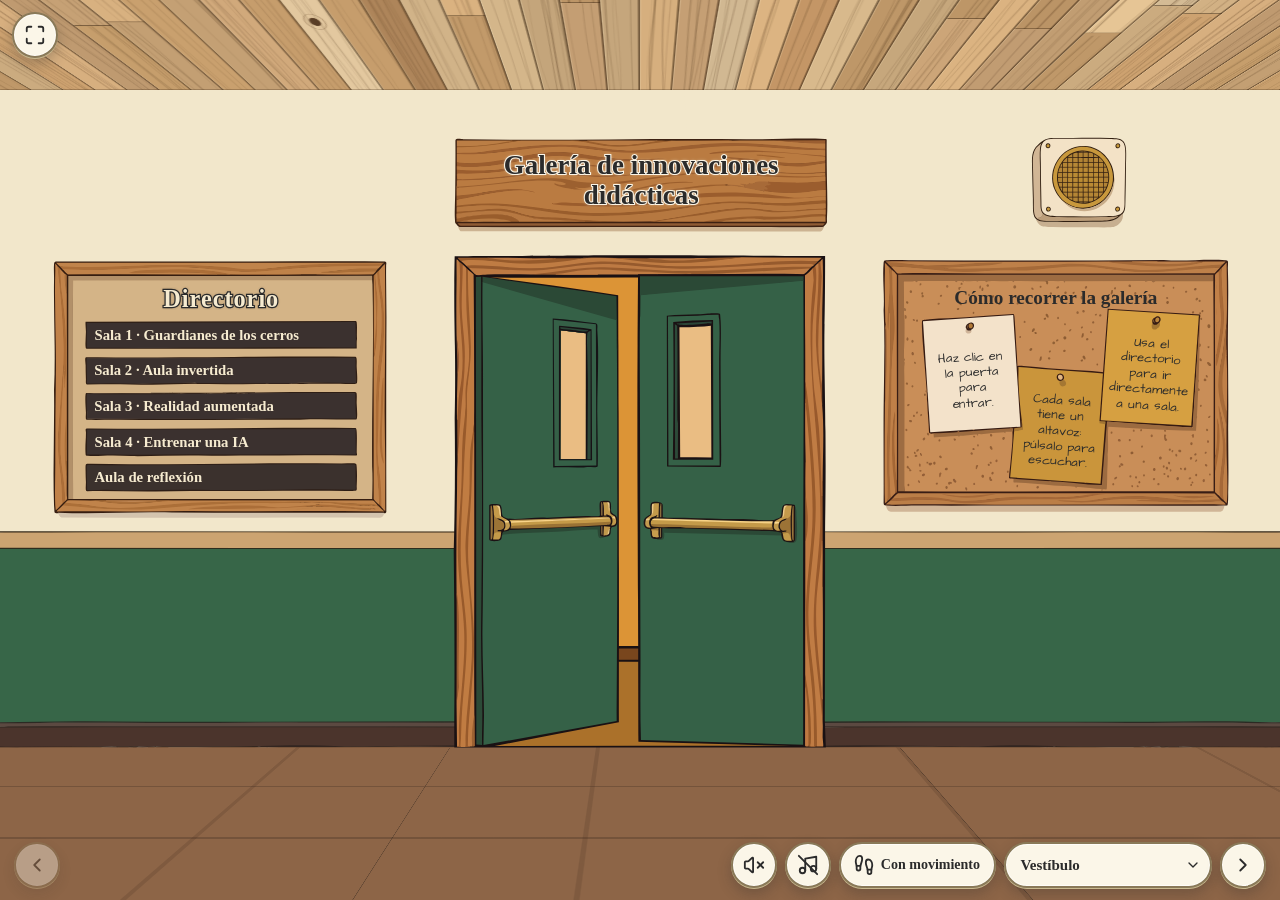
==== commit f83605c7: "Keep the four studies' verification decisions in the data, and stop showing draft labels, review not" ====
--- a/index.html
+++ b/index.html
@@ -31,6 +31,7 @@
     <svg class="icon-off" viewBox="0 0 24 24" fill="none" stroke="currentColor" stroke-width="2" stroke-linecap="round" stroke-linejoin="round" aria-hidden="true"><path d="M8 3H5a2 2 0 0 0-2 2v3"/><path d="M21 8V5a2 2 0 0 0-2-2h-3"/><path d="M3 16v3a2 2 0 0 0 2 2h3"/><path d="M16 21h3a2 2 0 0 0 2-2v-3"/></svg>
     <svg class="icon-on" viewBox="0 0 24 24" fill="none" stroke="currentColor" stroke-width="2" stroke-linecap="round" stroke-linejoin="round" aria-hidden="true"><path d="M8 3v3a2 2 0 0 1-2 2H3"/><path d="M21 8h-3a2 2 0 0 1-2-2V3"/><path d="M3 16h3a2 2 0 0 1 2 2v3"/><path d="M16 21v-3a2 2 0 0 1 2-2h3"/></svg>
   </button>
+  <button type="button" id="btn-unzoom" class="nav-pill unzoom-btn" hidden>Volver a la pared</button>
 
   <main id="scene" aria-label="Galería en 3D">
     <div id="world"></div>
@@ -43,7 +44,7 @@
     <h2 id="popup-title"></h2>
     <div class="popup-actions">
       <button type="button" id="popup-action"></button>
-      <button type="button" id="popup-close">Cerrar</button>
+      <button type="button" id="popup-close" class="card-close" aria-label="Cerrar">×</button>
     </div>
   </div>
 
--- a/styles.css
+++ b/styles.css
@@ -29,25 +29,68 @@
   overflow: clip; /* clip cannot be scrolled by focus */
   background: var(--floor);
 }
-#world { position: absolute; inset: 0; transform-origin: 0 0; transform-style: preserve-3d; will-change: transform; }
-body.turning #world { pointer-events: none; }
+/* pointer-events none: this box fills the viewport and has preserve-3d, and Chrome
+   delivers the click to #world instead of the transformed wall. Descendants opt back in. */
+#world { position: absolute; inset: 0; transform-origin: 0 0; transform-style: preserve-3d; will-change: transform; pointer-events: none; }
+/* Blocks clicks on the walls during a corner turn without restyling anything inside them:
+   a style change on the wall subtree makes Chrome repaint the SVG mid-turn, and it flickers. */
+#turn-shield { position: fixed; inset: 0; z-index: 20; display: none; outline: none; }
+body.turning #turn-shield { display: block; }
 
 .wall {
   position: absolute;
   transform-origin: 0 0;
   backface-visibility: hidden;
+  /* Own compositor layer with a fixed raster scale: without it Chrome re-rasters the wall while the
+     camera moves toward it, and for a few frames only the cream background shows (corner turns). */
+  will-change: transform;
   aspect-ratio: 16 / 9;
   container-type: size;
   overflow: hidden;
   background: var(--wall);
 }
-.wall > svg { position: absolute; inset: 0; width: 100%; height: 100%; display: block; }
+/* Only the wall's own svg. Nested svgs (the door leaf, boards) keep their own size. */
+.wall > svg { position: absolute; left: 0; top: 0; width: 100%; height: var(--wallH, 100%); display: block; }
 .plane {
   position: absolute; left: 0; top: 0;
   transform-origin: 0 0;
   backface-visibility: visible;
   pointer-events: none;
 }
+.plane > canvas { display: block; width: 100%; height: 100%; }
+.hall-shell {
+  position: absolute; left: 0; top: 0; width: 0; height: 0;
+  transform-origin: 0 0; transform-style: preserve-3d;
+  pointer-events: none;
+}
+.panel {
+  position: absolute; left: 0; top: 0;
+  transform-origin: 0 0;
+  backface-visibility: hidden;
+  background-repeat: repeat-x;
+  pointer-events: none;
+}
+
+/* ---------- Aula entrance: door leaf, classroom side walls, desks (children of #world, moved by camera.js) ---------- */
+.door-holder {
+  position: absolute; left: 0; top: 0;
+  transform-origin: 0 0; transform-style: preserve-3d;
+  pointer-events: none;
+}
+.door-leaf { position: absolute; pointer-events: none; }
+.door-sign-label {
+  display: flex; align-items: center; justify-content: center; text-align: center;
+  font: 700 2.1cqw/1.05 var(--serif); color: #f6ebd0;
+  pointer-events: none;
+}
+.door-leaf > svg { display: block; width: 100%; height: 100%; overflow: visible; }
+.aula-side { backface-visibility: visible; }
+.desk {
+  position: absolute; left: 0; top: 0;
+  transform-origin: 0 0;
+  pointer-events: none;
+}
+.desk img { display: block; width: 100%; height: 100%; }
 .wall-fill { position: absolute; overflow: hidden; pointer-events: none; }
 .wall-fill > svg { display: block; width: 100%; height: 100%; }
 .fill-placeholder.fill-top { background: var(--wall); }
@@ -55,7 +98,7 @@
 .fill-placeholder.fill-left, .fill-placeholder.fill-right {
   background: linear-gradient(to bottom, var(--wall) 0 59.8%, var(--trim) 59.8% 62%, var(--wainscot) 62% 100%);
 }
-.overlay { position: absolute; inset: 0; pointer-events: none; }
+.overlay { position: absolute; left: 0; top: 0; width: 100%; height: var(--wallH, 100%); pointer-events: none; }
 .overlay > * { position: absolute; pointer-events: auto; }
 
 .placeholder { position: absolute; inset: 0; background: var(--wall); }
@@ -137,10 +180,11 @@
 }
 #popup {
   position: fixed; z-index: 55; left: 50%; bottom: calc(var(--nav-h) + 24px); transform: translateX(-50%);
-  max-width: min(520px, 92vw); padding: 16px 20px; background: var(--paper); color: var(--ink);
+  max-width: min(520px, 92vw); padding: 16px 44px 16px 20px; background: var(--paper); color: var(--ink);
   border: 6px solid var(--wood); border-radius: 8px; box-shadow: 0 10px 30px rgba(0, 0, 0, 0.35);
 }
 #popup h2 { margin: 0 0 12px; font: 700 20px/1.25 var(--serif); }
+#popup-close { position: absolute; top: 10px; right: 10px; }
 .popup-actions { display: flex; gap: 10px; flex-wrap: wrap; }
 #audio-panel {
   position: fixed; z-index: 50; left: 12px; bottom: calc(var(--nav-h) + 12px); max-width: min(420px, 92vw);
@@ -154,6 +198,11 @@
 button, select { font: 600 16px/1.2 var(--sans); }
 #popup button, #audio-panel button, .card-close {
   padding: 8px 14px; border: 2px solid var(--wood); border-radius: 6px; background: #fff; color: var(--ink); cursor: pointer;
+}
+.card-close {
+  flex: none; width: 36px; height: 36px; padding: 0;
+  display: grid; place-items: center;
+  font: 700 26px/1 var(--sans);
 }
 #popup-action { background: var(--wainscot); border-color: var(--wainscot); color: #fff; }
 
@@ -186,6 +235,7 @@
 }
 .nav-pill-label { font: 600 14px/1 var(--serif); }
 .corner-btn { position: fixed; z-index: 30; top: 12px; left: 12px; }
+.unzoom-btn { position: fixed; z-index: 46; top: 12px; right: 12px; }
 .nav-round[aria-pressed="true"], .nav-pill[aria-pressed="true"] {
   background: var(--wainscot); border-color: #234836; color: var(--paper);
   box-shadow: inset 0 2px 0 rgba(0, 0, 0, 0.18), 0 4px 12px rgba(43, 43, 43, 0.24);
@@ -246,6 +296,13 @@
 .compare > div { padding: 10px 12px; background: #fff; border: 2px solid var(--trim); border-radius: 6px; }
 .verify { margin-top: 18px; padding: 8px 12px; background: #fff; border: 2px solid var(--wood); border-radius: 6px; }
 .verify summary { cursor: pointer; font-weight: 700; }
+.verify-count { margin: 8px 0; font-weight: 700; }
+.verify-done, .is-muted { color: #5c5c5c; }
+.source-notes { margin-top: 8px; }
+.source-note-list { list-style: none; margin: 0; padding: 0; }
+.source-note { display: grid; grid-template-columns: auto auto 1fr; gap: 4px 8px; align-items: baseline; margin: 0 0 8px; }
+.note-mark { font-weight: 700; }
+.note-label { font: 700 13px/1.3 var(--sans); }
 
 .chart { list-style: none; margin: 8px 0 0; padding: 0; }
 .chart li { display: grid; grid-template-columns: minmax(150px, 38%) 1fr 2.5em; align-items: center; gap: 10px; margin-bottom: 6px; }
@@ -318,6 +375,10 @@
   margin: 0; padding: 0.1cqw 0.7cqw; border-radius: 0.4cqw; text-align: center; white-space: nowrap;
   background: rgba(251, 245, 230, 0.92); color: var(--ink); font: 600 0.85cqw/1.2 var(--sans);
 }
+.lockers-note {
+  margin: 0; padding: 0.2cqw 0.7cqw; border-radius: 0.4cqw; text-align: center; white-space: normal;
+  max-width: 36cqw; background: rgba(251, 245, 230, 0.92); color: var(--ink); font: 400 0.75cqw/1.25 var(--sans);
+}
 
 .board-flip { cursor: pointer; }
 .board-flip:focus-visible { outline: 0.4cqw solid #0b57d0; outline-offset: 0.3cqw; box-shadow: 0 0 0 0.2cqw #fff; }
@@ -398,6 +459,88 @@
   background: var(--accent); color: var(--ink); font: 700 0.95cqw/1 var(--sans); cursor: pointer;
 }
 
+/* ---------- Sala 4: bars, thermometer labels, note and pegboard popovers ---------- */
+.dim2-chart li { grid-template-columns: minmax(190px, 42%) 1fr 4.6em; }
+@media (max-width: 560px) { .dim2-chart li { grid-template-columns: 1fr 4.6em; } }
+
+.overlay > .lab-bars {
+  display: flex; flex-direction: column; justify-content: space-between; pointer-events: none;
+  color: #fbf5e6; font-family: var(--sans);
+}
+.lab-bars-hint { margin: 0; text-align: center; font: 700 0.85cqw/1.15 var(--sans); }
+.lab-bar-row { display: grid; grid-template-columns: 3.5cqw 1fr 2.6cqw; align-items: center; gap: 0.45cqw; font: 700 0.9cqw/1 var(--sans); }
+.lab-bar-track { display: block; height: 1.3cqw; background: rgba(251, 245, 230, 0.2); border-radius: 0.3cqw; overflow: hidden; }
+.lab-bar-fill { display: block; height: 100%; width: 0; }
+.lab-bar-pct { text-align: right; font-variant-numeric: tabular-nums; }
+.overlay > .lab-caption { margin: 0; pointer-events: none; overflow: visible; color: #fbf5e6; font: 600 0.78cqw/1.2 var(--sans); }
+
+.overlay > .thermo-label {
+  display: flex; flex-direction: column; align-items: center; justify-content: center; padding: 0;
+  border: 0; border-radius: 0.4cqw; background: transparent; color: var(--ink); cursor: pointer; text-align: center;
+}
+.thermo-label:hover { background: rgba(255, 255, 255, 0.14); }
+.thermo-label:focus-visible { outline: 0.4cqw solid #0b57d0; outline-offset: 0.2cqw; box-shadow: 0 0 0 0.2cqw #fff; }
+.tl-name, .tl-sd { font: 600 0.7cqw/1.1 var(--sans); }
+.tl-value { font: 700 1.6cqw/1 var(--serif); }
+
+.overlay > .thermo-note-btn {
+  display: flex; align-items: center; justify-content: center; padding: 0 0.8cqw;
+  border: 0.16cqw solid var(--wood); border-radius: 0.7cqw; cursor: pointer;
+  background: var(--accent); color: var(--ink); font: 700 1.3cqw/1.1 var(--sans);
+}
+.thermo-note-btn:focus-visible, .tool-hotspot:focus-visible { outline: 0.4cqw solid #0b57d0; outline-offset: 0.3cqw; box-shadow: 0 0 0 0.2cqw #fff; }
+.overlay > .tool-hotspot { padding: 0; border: 0; background: transparent; }
+
+.overlay > .lab-pop {
+  display: flex; flex-direction: column; gap: 0.6cqw; padding: 0.9cqw 1.1cqw;
+  border: 0.2cqw solid var(--wood); border-radius: 0.6cqw; background: #fbf5e6; color: var(--ink);
+}
+.lab-pop[hidden] { display: none; }
+.screen-pop {
+  position: fixed; z-index: 52;
+  width: min(440px, calc(100vw - 24px));
+  padding: 16px 18px 14px;
+  border: 3px solid var(--wood); border-radius: 10px;
+  background: #fbf5e6; color: var(--ink);
+  box-shadow: 0 16px 40px rgba(0, 0, 0, 0.35);
+  display: flex; flex-direction: column; gap: 10px;
+}
+.screen-pop[hidden] { display: none !important; }
+.screen-pop-x {
+  position: absolute; top: 8px; right: 8px;
+  width: 32px; height: 32px; padding: 0;
+  display: grid; place-items: center;
+  border: 2px solid var(--wood); border-radius: 6px;
+  background: #fff; color: var(--ink);
+  font: 700 22px/1 var(--sans); cursor: pointer;
+}
+.screen-pop .lab-pop-title,
+.screen-pop .scene-pop-text { margin: 0 36px 0 0; font: 700 20px/1.3 var(--serif); color: var(--ink); }
+.screen-pop .lab-pop-text,
+.screen-pop .scene-pop-note { margin: 0; font: 16px/1.45 var(--sans); }
+.screen-pop .scene-pop-note { color: #4a4a4a; }
+.screen-pop .source-note { font: 400 15px/1.4 var(--sans); }
+.screen-pop .note-label { font: 700 13px/1.3 var(--sans); }
+.screen-pop .note-mark { font-size: 15px; }
+.screen-pop .lab-pop-row { display: flex; flex-wrap: wrap; gap: 8px; }
+.screen-pop .lab-pop-btn {
+  padding: 8px 14px; border: 2px solid var(--wood); border-radius: 6px;
+  background: #fff; color: var(--ink); font: 700 15px/1.1 var(--sans); cursor: pointer;
+}
+.screen-pop .lab-pop-action { background: var(--wainscot); border-color: var(--wainscot); color: #fff; }
+.lab-pop-title { margin: 0; font: 700 1.3cqw/1.2 var(--serif); }
+.lab-pop-text { margin: 0; font: 600 1.1cqw/1.4 var(--sans); }
+.lab-pop .source-note { font: 400 0.95cqw/1.3 var(--sans); }
+.lab-pop .note-label { font: 700 0.9cqw/1.3 var(--sans); }
+.lab-pop .note-mark { font-size: 1cqw; }
+.lab-pop-row { display: flex; flex-wrap: wrap; gap: 0.6cqw; }
+.lab-pop-btn {
+  padding: 0.4cqw 1cqw; border: 0.15cqw solid var(--wood); border-radius: 0.5cqw;
+  background: #fff; color: var(--ink); font: 700 1cqw/1.1 var(--sans); cursor: pointer;
+}
+.lab-pop-action { background: var(--wainscot); border-color: var(--wainscot); color: #fff; }
+.lab-pop-btn:focus-visible { outline: 0.3cqw solid #0b57d0; outline-offset: 0.2cqw; }
+
 /* ---------- Final room: stand-ins and reflection card ---------- */
 .stand-in {
   display: flex; align-items: center; justify-content: center; text-align: center;
@@ -406,7 +549,30 @@
   font: 700 1.45cqw/1.2 var(--serif);
 }
 .stand-in:focus-visible { outline: 0.35cqw solid #0b57d0; outline-offset: 0.25cqw; box-shadow: 0 0 0 0.15cqw #fff; }
+.overlay > .pattern-slot {
+  display: flex; align-items: center; justify-content: center; text-align: center;
+  margin: 0; padding: 0.25cqw 0.3cqw; border: 0; background: transparent; color: var(--ink);
+  cursor: pointer; font: 600 1.35cqw/1.15 var(--hand); overflow: visible; hyphens: manual;
+}
+.overlay > .pattern-slot:hover,
+.hotspot.pattern-icon:hover {
+  background: rgba(43, 43, 43, 0.08);
+  outline: 0.16cqw dashed rgba(43, 43, 43, 0.7);
+}
+.overlay > .pattern-slot:focus-visible { outline: 0.3cqw solid #0b57d0; outline-offset: 0.15cqw; }
+.hotspot.pattern-icon:focus-visible { outline: 0.3cqw solid #0b57d0; outline-offset: 0.15cqw; box-shadow: 0 0 0 0.15cqw #fff; }
+.prior-verbatim { white-space: pre-wrap; }
+.ai-ideas, .review-notes {
+  margin: 12px 0; padding: 8px 12px; background: #fff;
+  border: 2px dashed var(--accent); border-radius: 6px;
+}
+.ai-ideas summary, .review-notes summary { cursor: pointer; font-weight: 700; }
+.ai-ideas summary:focus-visible, .review-notes summary:focus-visible { outline: 3px solid #0b57d0; outline-offset: 2px; }
+.experience-link { color: #0b3f9e; font-weight: 700; }
+.experience-link:focus-visible { outline: 3px solid #0b57d0; outline-offset: 3px; }
 .card-foot { padding: 4px 20px 16px; }
+.ai-use-note { margin: 0; }
+.ia-scope { margin: 0 0 8px; font-weight: 700; }
 .team-line { margin: 0 0 8px; font: 600 15px/1.4 var(--sans); }
 .pending-box {
   min-height: 3.2em; margin: 0 0 12px; padding: 10px 12px;
@@ -422,6 +588,7 @@
   background: var(--accent); color: var(--ink); font: 700 12px/1.6 var(--sans); font-style: normal;
   vertical-align: 1px;
 }
+.ia-table .draft-badge { display: table; margin: 6px 0 0; }
 .transfer-block { margin: 0 0 18px; }
 .doi-warn { display: block; margin-top: 4px; color: #8f3f10; font-size: 14px; font-style: italic; text-indent: 0; }
 .ia-table { width: 100%; border-collapse: collapse; margin-top: 8px; }
